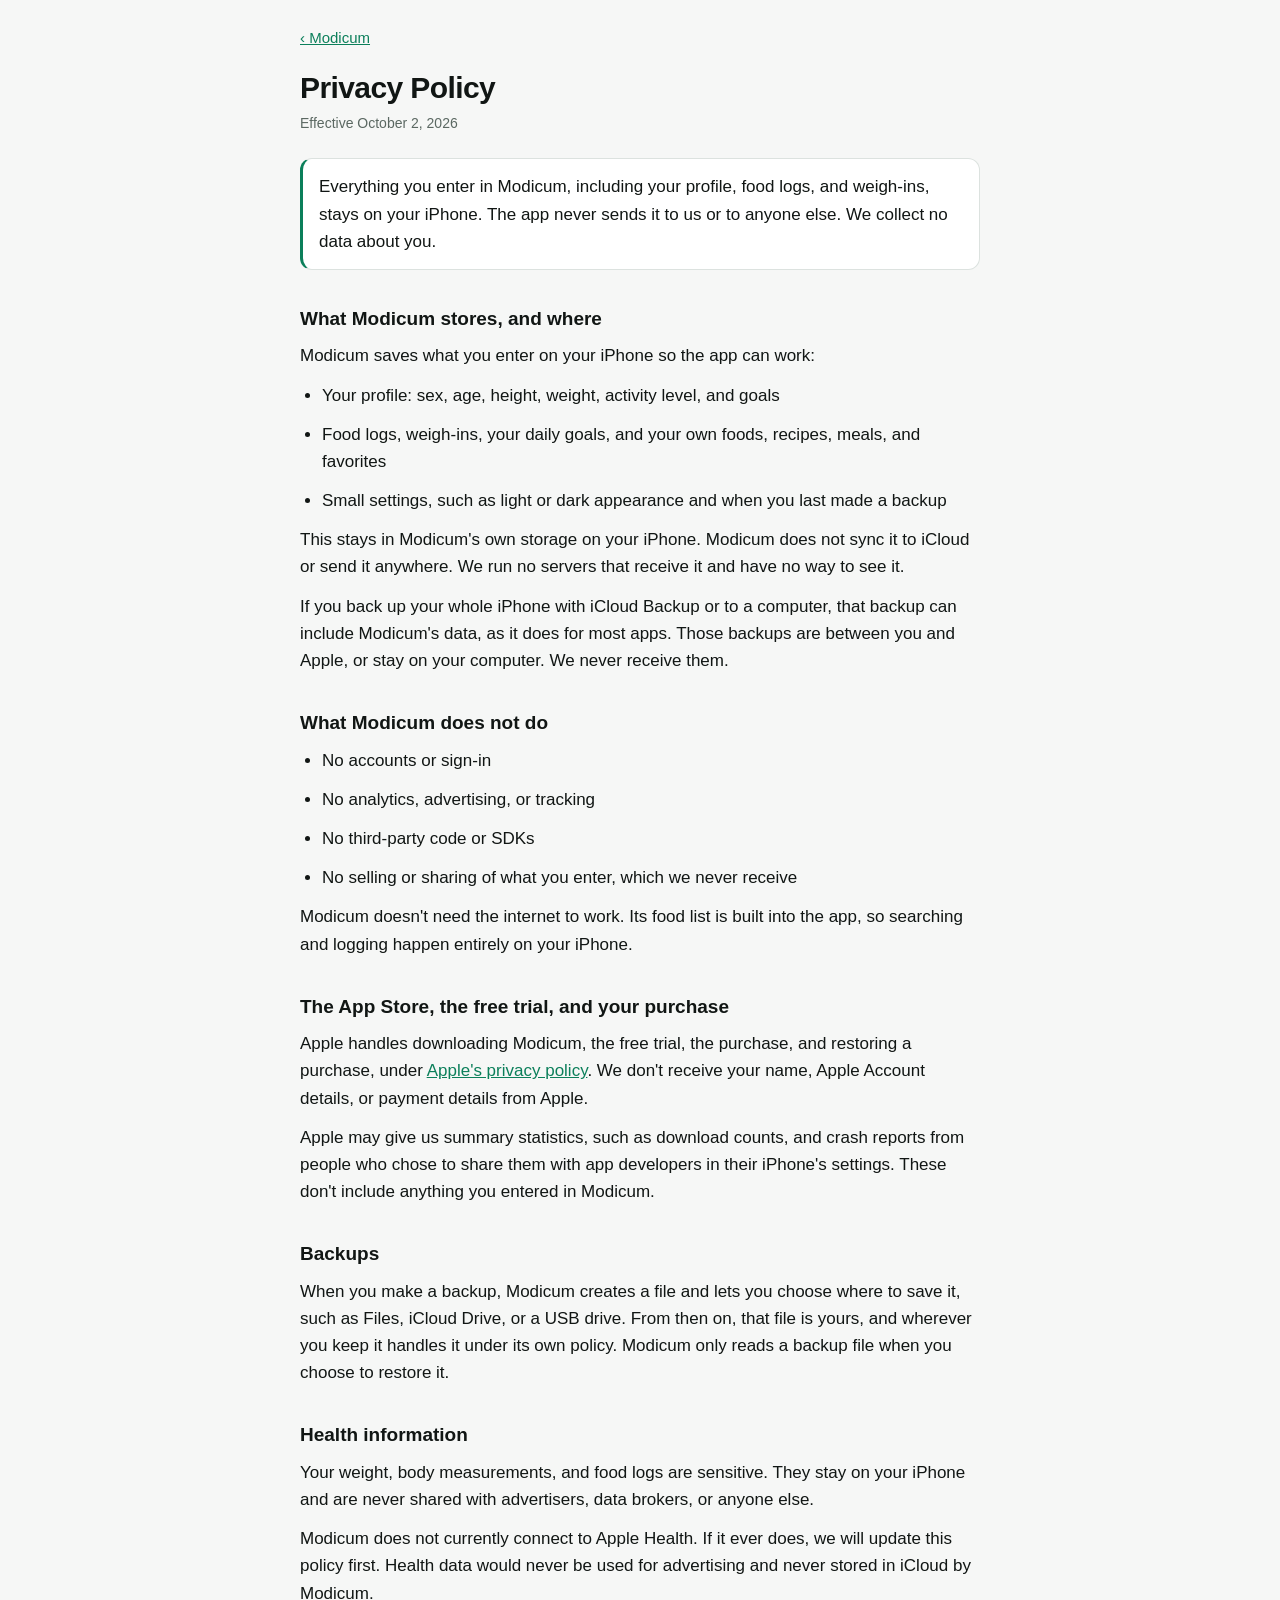
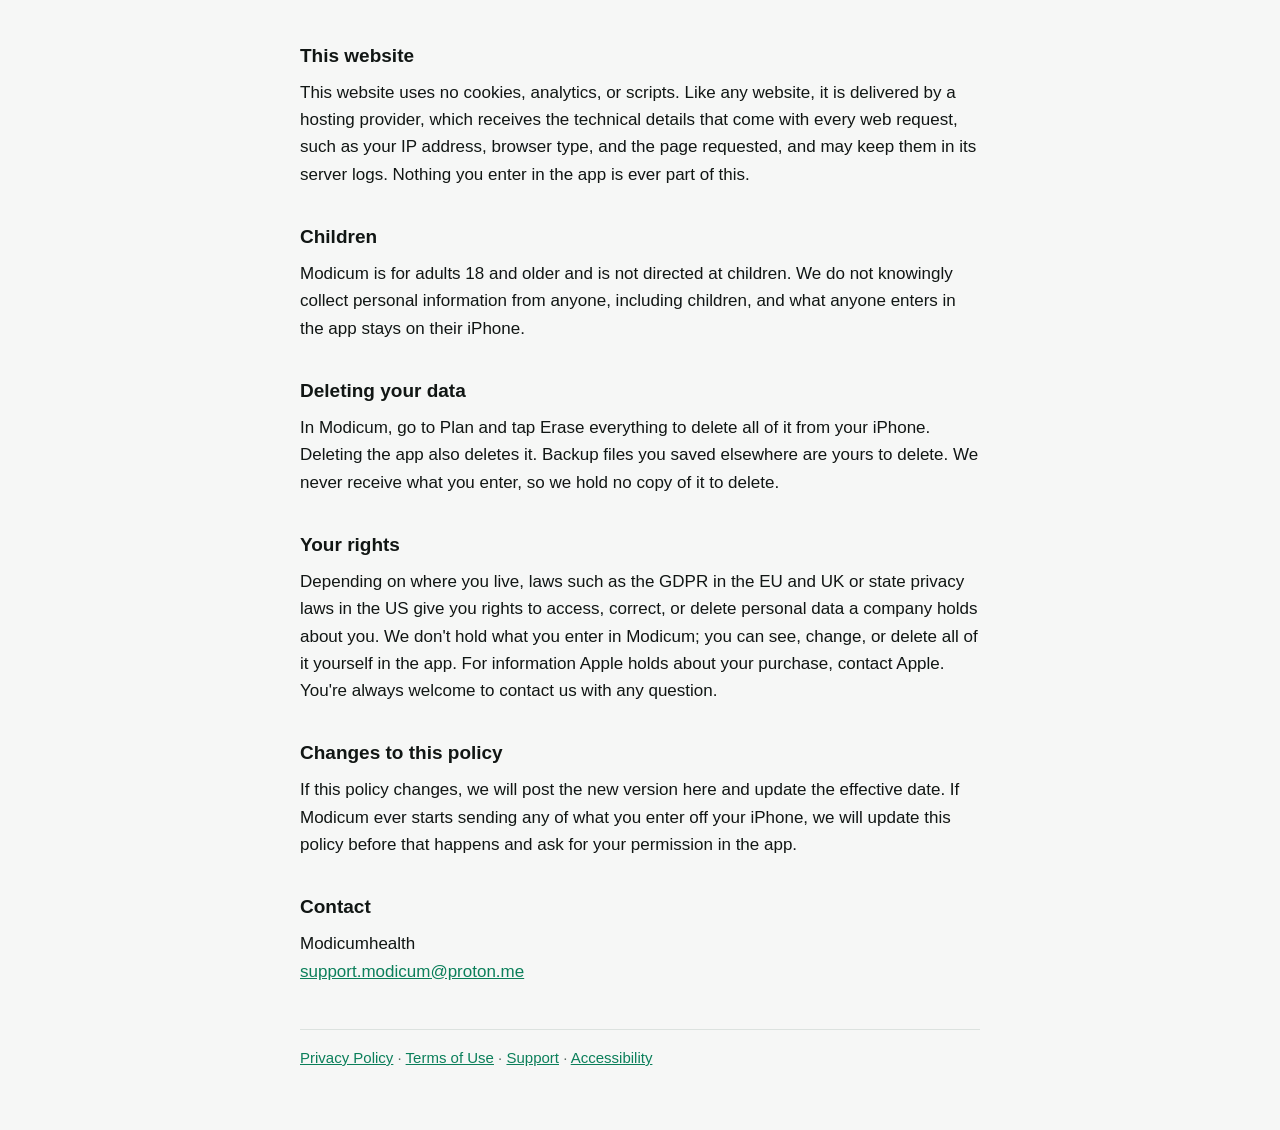
==== privacy.html @ d1f00559 "Publish Modicum's website" ====
<!doctype html>
<html lang="en">
<head>
<meta charset="utf-8">
<meta name="viewport" content="width=device-width, initial-scale=1, viewport-fit=cover">
<title>Modicum Privacy Policy</title>
<link rel="stylesheet" href="style.css">
</head>
<body>
<main>
<a class="back" href="index.html">‹ Modicum</a>
<h1>Privacy Policy</h1>
<p class="date">Effective October 2, 2026</p>

<p class="summary">Everything you enter in Modicum, including your profile, food logs, and weigh-ins, stays on your iPhone. The app never sends it to us or to anyone else. We collect no data about you.</p>

<h2>What Modicum stores, and where</h2>
<p>Modicum saves what you enter on your iPhone so the app can work:</p>
<ul>
  <li>Your profile: sex, age, height, weight, activity level, and goals</li>
  <li>Food logs, weigh-ins, your daily goals, and your own foods, recipes, meals, and favorites</li>
  <li>Small settings, such as light or dark appearance and when you last made a backup</li>
</ul>
<p>This stays in Modicum's own storage on your iPhone. Modicum does not sync it to iCloud or send it anywhere. We run no servers that receive it and have no way to see it.</p>
<p>If you back up your whole iPhone with iCloud Backup or to a computer, that backup can include Modicum's data, as it does for most apps. Those backups are between you and Apple, or stay on your computer. We never receive them.</p>

<h2>What Modicum does not do</h2>
<ul>
  <li>No accounts or sign-in</li>
  <li>No analytics, advertising, or tracking</li>
  <li>No third-party code or SDKs</li>
  <li>No selling or sharing of what you enter, which we never receive</li>
</ul>
<p>Modicum doesn't need the internet to work. Its food list is built into the app, so searching and logging happen entirely on your iPhone.</p>

<h2>The App Store, the free trial, and your purchase</h2>
<p>Apple handles downloading Modicum, the free trial, the purchase, and restoring a purchase, under <a href="https://www.apple.com/legal/privacy/">Apple's privacy policy</a>. We don't receive your name, Apple Account details, or payment details from Apple.</p>
<p>Apple may give us summary statistics, such as download counts, and crash reports from people who chose to share them with app developers in their iPhone's settings. These don't include anything you entered in Modicum.</p>

<h2>Backups</h2>
<p>When you make a backup, Modicum creates a file and lets you choose where to save it, such as Files, iCloud Drive, or a USB drive. From then on, that file is yours, and wherever you keep it handles it under its own policy. Modicum only reads a backup file when you choose to restore it.</p>

<h2>Health information</h2>
<p>Your weight, body measurements, and food logs are sensitive. They stay on your iPhone and are never shared with advertisers, data brokers, or anyone else.</p>
<p>Modicum does not currently connect to Apple Health. If it ever does, we will update this policy first. Health data would never be used for advertising and never stored in iCloud by Modicum.</p>

<h2>This website</h2>
<p>This website uses no cookies, analytics, or scripts. Like any website, it is delivered by a hosting provider, which receives the technical details that come with every web request, such as your IP address, browser type, and the page requested, and may keep them in its server logs. Nothing you enter in the app is ever part of this.</p>

<h2>Children</h2>
<p>Modicum is for adults 18 and older and is not directed at children. We do not knowingly collect personal information from anyone, including children, and what anyone enters in the app stays on their iPhone.</p>

<h2>Deleting your data</h2>
<p>In Modicum, go to Plan and tap Erase everything to delete all of it from your iPhone. Deleting the app also deletes it. Backup files you saved elsewhere are yours to delete. We never receive what you enter, so we hold no copy of it to delete.</p>

<h2>Your rights</h2>
<p>Depending on where you live, laws such as the GDPR in the EU and UK or state privacy laws in the US give you rights to access, correct, or delete personal data a company holds about you. We don't hold what you enter in Modicum; you can see, change, or delete all of it yourself in the app. For information Apple holds about your purchase, contact Apple. You're always welcome to contact us with any question.</p>

<h2>Changes to this policy</h2>
<p>If this policy changes, we will post the new version here and update the effective date. If Modicum ever starts sending any of what you enter off your iPhone, we will update this policy before that happens and ask for your permission in the app.</p>

<h2>Contact</h2>
<p>Modicumhealth<br><a href="mailto:support.modicum@proton.me">support.modicum@proton.me</a></p>

<p class="legal-nav"><a href="privacy.html">Privacy Policy</a> · <a href="terms.html">Terms of Use</a> · <a href="support.html">Support</a> · <a href="accessibility.html">Accessibility</a></p>
</main>
</body>
</html>
---- style.css ----
/* Modicum's website: a few plain pages in the app's colors, light or dark to match the reader's device. Nothing is
   loaded from anywhere else: no web fonts, scripts, cookies, or analytics. */

:root {
  --bg: #F6F7F6;
  --panel: #FFFFFF;
  --ink: #111614;
  --muted: #5B6862;
  --line: #DCE2DF;
  --accent: #0B7F5A;
  color-scheme: light dark;
}

@media (prefers-color-scheme: dark) {
  :root {
    --bg: #080B0A;
    --panel: #141B19;
    --ink: #F4F9F6;
    --muted: #8E9C95;
    --line: #26332F;
    --accent: #3BE8AE;
  }
}

html, body {
  margin: 0;
  background: var(--bg);
  color: var(--ink);
  font: 17px/1.6 -apple-system, BlinkMacSystemFont, "Segoe UI", Roboto, Helvetica, Arial, sans-serif;
  -webkit-font-smoothing: antialiased;
}

main {
  max-width: 680px;
  margin: 0 auto;
  padding: calc(24px + env(safe-area-inset-top)) 16px calc(48px + env(safe-area-inset-bottom));
}

a { color: var(--accent); }
a:focus-visible { outline: 2px solid var(--accent); outline-offset: 2px; border-radius: 2px; }

.back { display: inline-block; font-size: 15px; margin-bottom: 20px; }

h1 { font-size: 30px; line-height: 1.2; letter-spacing: -0.02em; margin: 0 0 6px; }
h2 { font-size: 19px; margin: 34px 0 8px; }
h3 { font-size: 17px; margin: 22px 0 6px; }
p, li { margin: 0 0 12px; }
ul { padding-left: 22px; margin: 0 0 12px; }

.date { color: var(--muted); font-size: 14px; margin: 0 0 24px; }

.summary {
  background: var(--panel);
  border: 1px solid var(--line);
  border-left: 3px solid var(--accent);
  border-radius: 12px;
  padding: 14px 16px;
  margin: 0 0 8px;
}

.mark { display: block; width: 72px; height: 72px; margin: 8px 0 18px; }
.lede { font-size: 19px; color: var(--muted); margin: 0 0 24px; }

.button {
  display: inline-block;
  background: var(--accent);
  color: var(--bg);
  font-weight: 600;
  text-decoration: none;
  padding: 12px 20px;
  border-radius: 999px;
  margin: 4px 0 28px;
}

.soon { font-weight: 600; color: var(--accent); margin: 4px 0 28px; }

.features { list-style: none; padding: 0; margin: 0 0 12px; }
.features li {
  background: var(--panel);
  border: 1px solid var(--line);
  border-radius: 12px;
  padding: 12px 16px;
  margin: 0 0 10px;
}
.features strong { display: block; }

.legal-nav {
  margin-top: 44px;
  padding-top: 16px;
  border-top: 1px solid var(--line);
  font-size: 15px;
  color: var(--muted);
}
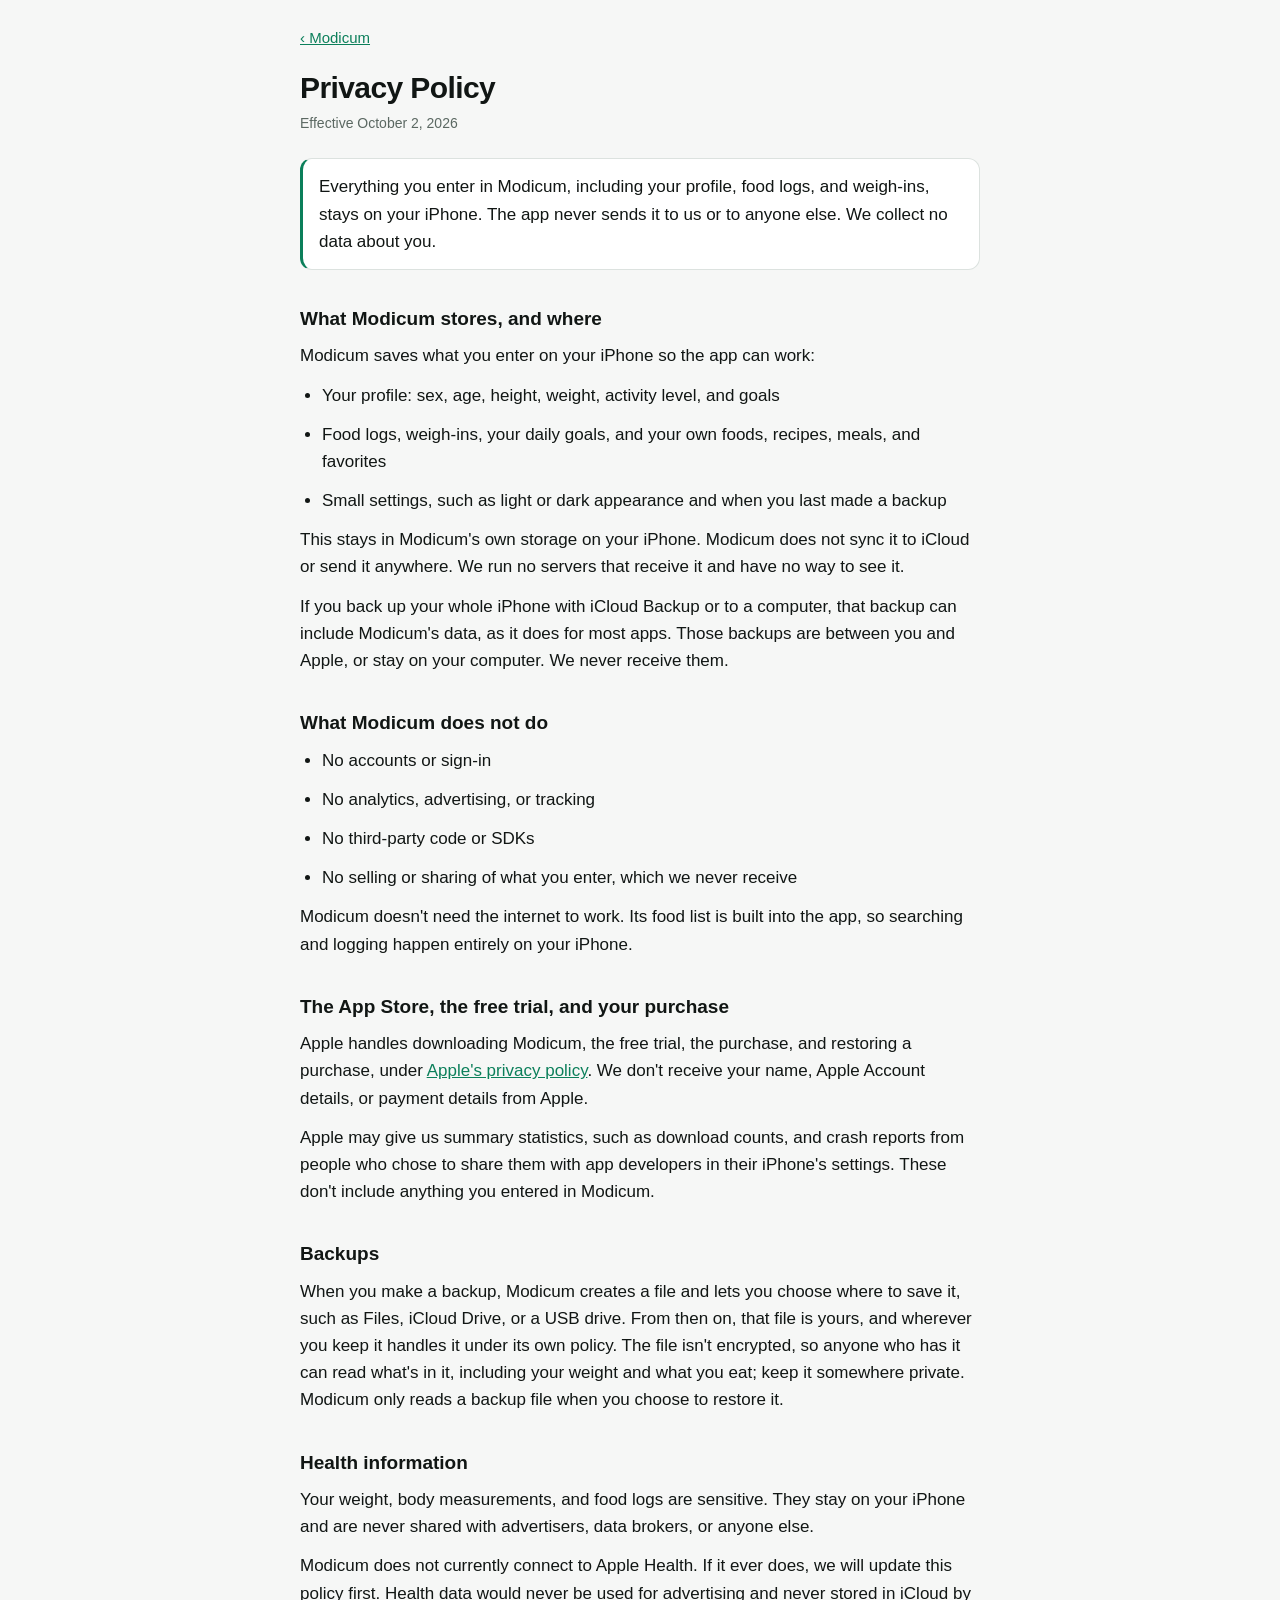
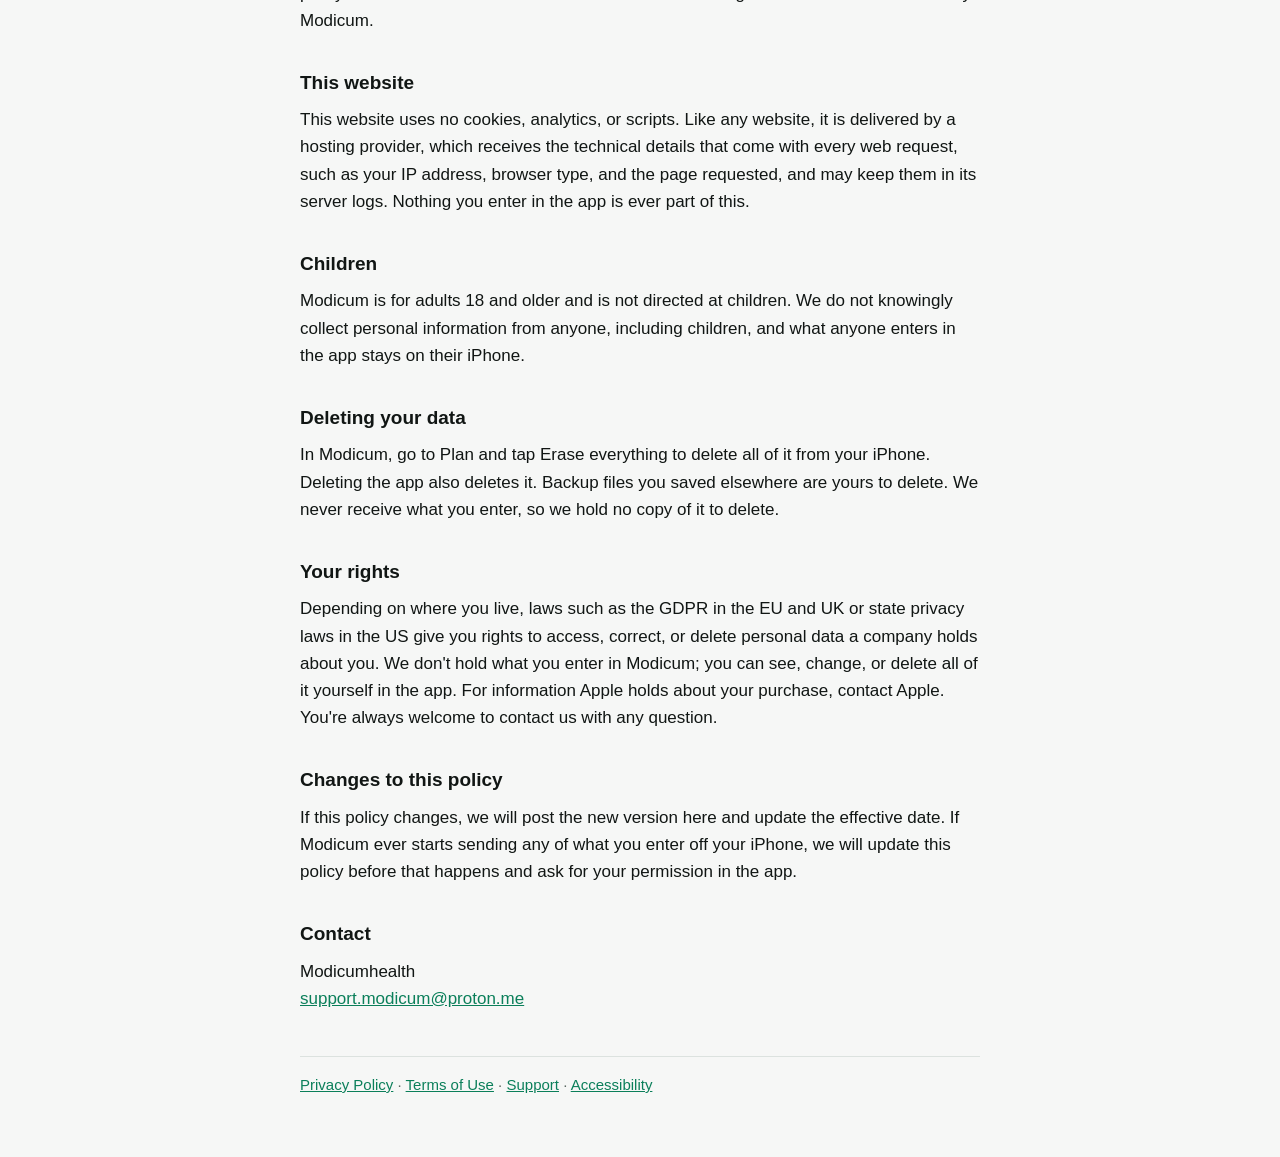
==== commit 8c039de8: "Say backup files aren't encrypted in the privacy policy" ====
--- a/privacy.html
+++ b/privacy.html
@@ -38,7 +38,7 @@
 <p>Apple may give us summary statistics, such as download counts, and crash reports from people who chose to share them with app developers in their iPhone's settings. These don't include anything you entered in Modicum.</p>
 
 <h2>Backups</h2>
-<p>When you make a backup, Modicum creates a file and lets you choose where to save it, such as Files, iCloud Drive, or a USB drive. From then on, that file is yours, and wherever you keep it handles it under its own policy. Modicum only reads a backup file when you choose to restore it.</p>
+<p>When you make a backup, Modicum creates a file and lets you choose where to save it, such as Files, iCloud Drive, or a USB drive. From then on, that file is yours, and wherever you keep it handles it under its own policy. The file isn't encrypted, so anyone who has it can read what's in it, including your weight and what you eat; keep it somewhere private. Modicum only reads a backup file when you choose to restore it.</p>
 
 <h2>Health information</h2>
 <p>Your weight, body measurements, and food logs are sensitive. They stay on your iPhone and are never shared with advertisers, data brokers, or anyone else.</p>
